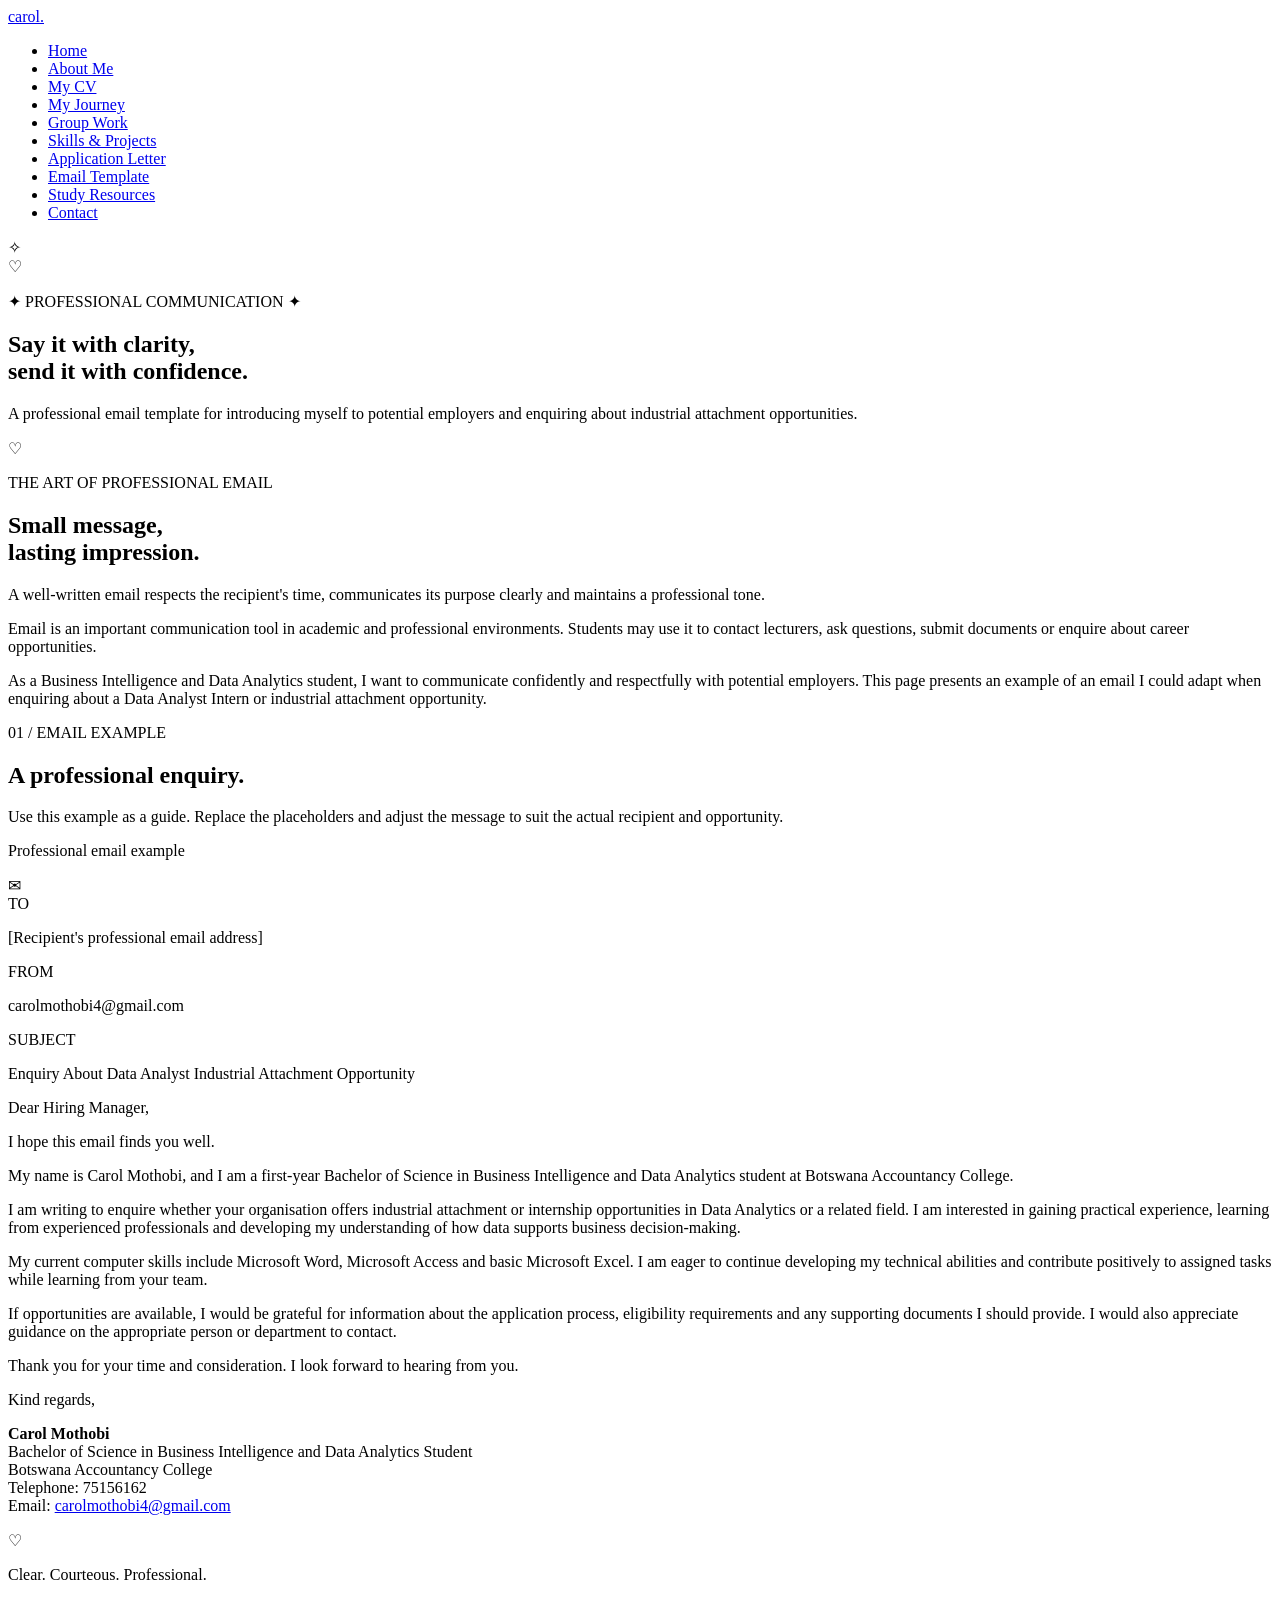
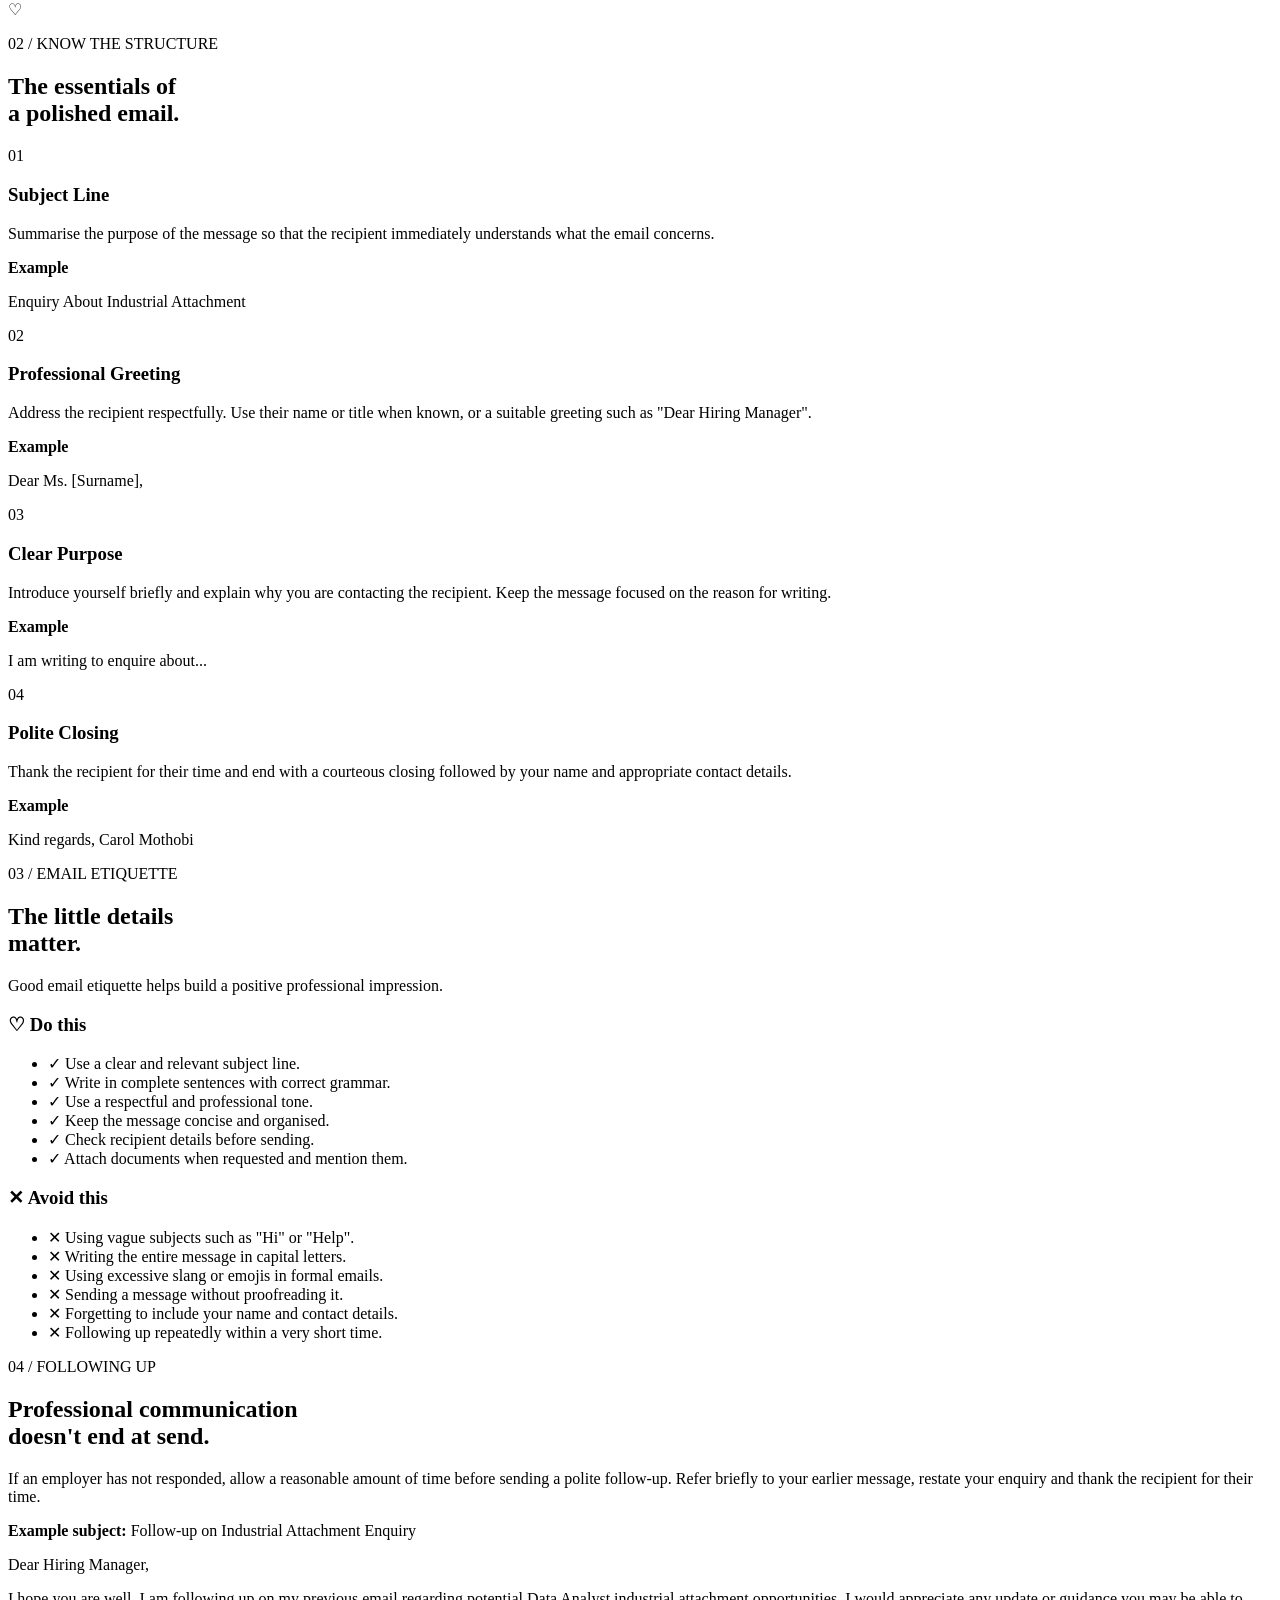
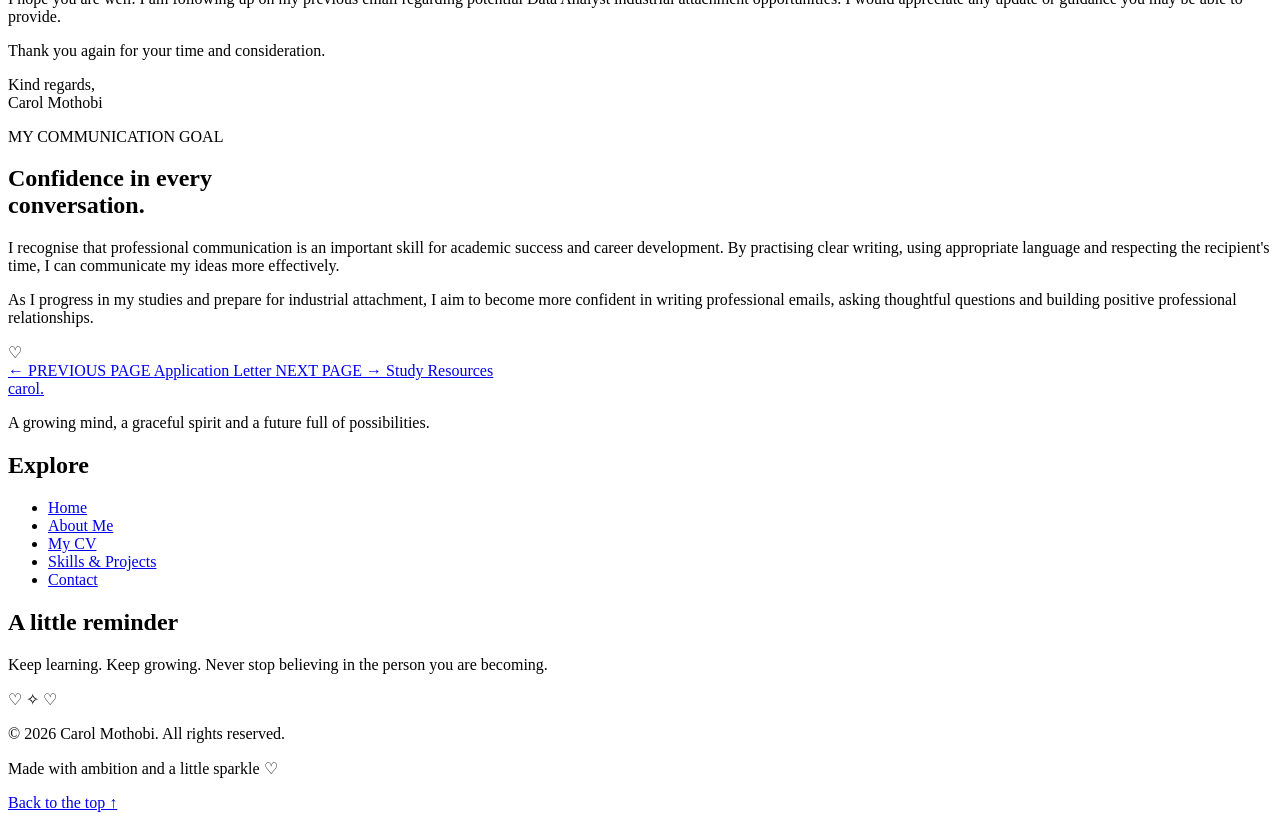
==== email-template.html @ 4d7c1f5b "Create email-template.html" ====
<!DOCTYPE html>
<html lang="en">

<head>
    <meta charset="UTF-8">
    <meta name="viewport" content="width=device-width, initial-scale=1.0">

    <meta name="description"
          content="Carol Mothobi's professional email template for contacting employers about Data Analyst Intern and industrial attachment opportunities.">

    <meta name="author" content="Carol Mothobi">
    <meta name="theme-color" content="#ed4a91">

    <title>Professional Email | Carol Mothobi</title>

    <link rel="preconnect" href="https://fonts.googleapis.com">
    <link rel="preconnect" href="https://fonts.gstatic.com" crossorigin>

    <link href="https://fonts.googleapis.com/css2?family=DM+Sans:wght@400;500;600;700&family=Playfair+Display:wght@400;500;600;700&display=swap"
          rel="stylesheet">

    <link rel="stylesheet" href="style.css">
</head>

<body id="top">

    <!-- HEADER AND NAVIGATION -->
    <header class="site-header">

        <nav class="navbar" aria-label="Main navigation">

            <a href="index.html" class="logo" aria-label="Carol Mothobi home">
                carol<span>.</span>
            </a>

            <ul class="nav-links">
                <li><a href="index.html">Home</a></li>
                <li><a href="about.html">About Me</a></li>
                <li><a href="cv.html">My CV</a></li>
                <li><a href="reflection.html">My Journey</a></li>
                <li><a href="group-reflection.html">Group Work</a></li>
                <li><a href="skills-projects.html">Skills &amp; Projects</a></li>
                <li><a href="application-letter.html">Application Letter</a></li>
                <li><a href="email-template.html" aria-current="page">Email Template</a></li>
                <li><a href="study-resources.html">Study Resources</a></li>
                <li><a href="contact.html">Contact</a></li>
            </ul>

        </nav>

    </header>


    <main>

        <!-- PAGE HERO -->
        <section class="page-hero email-hero">

            <div class="hero-decoration hero-decoration-one"
                 aria-hidden="true">✧</div>

            <div class="hero-decoration hero-decoration-two"
                 aria-hidden="true">♡</div>

            <div class="page-hero-content">

                <p class="hero-eyebrow">
                    <span aria-hidden="true">✦</span>
                    PROFESSIONAL COMMUNICATION
                    <span aria-hidden="true">✦</span>
                </p>

                <h1>
                    Say it with clarity,<br>
                    <span>send it with confidence.</span>
                </h1>

                <p>
                    A professional email template for introducing
                    myself to potential employers and enquiring
                    about industrial attachment opportunities.
                </p>

                <div class="hero-divider" aria-hidden="true">
                    <span></span> ♡ <span></span>
                </div>

            </div>

        </section>


        <!-- INTRODUCTION -->
        <section class="email-introduction section-padding">

            <div class="section-heading">

                <p class="section-eyebrow">THE ART OF PROFESSIONAL EMAIL</p>

                <h2>
                    Small message,<br>
                    <span>lasting impression.</span>
                </h2>

                <p class="section-description">
                    A well-written email respects the recipient's time,
                    communicates its purpose clearly and maintains
                    a professional tone.
                </p>

            </div>

            <div class="email-intro-text">

                <p>
                    Email is an important communication tool in
                    academic and professional environments. Students
                    may use it to contact lecturers, ask questions,
                    submit documents or enquire about career opportunities.
                </p>

                <p>
                    As a Business Intelligence and Data Analytics
                    student, I want to communicate confidently and
                    respectfully with potential employers. This page
                    presents an example of an email I could adapt
                    when enquiring about a Data Analyst Intern or
                    industrial attachment opportunity.
                </p>

            </div>

        </section>


        <!-- EMAIL TEMPLATE -->
        <section class="email-example-section section-padding">

            <div class="section-heading">

                <p class="section-eyebrow">01 / EMAIL EXAMPLE</p>

                <h2>
                    A professional <span>enquiry.</span>
                </h2>

                <p class="section-description">
                    Use this example as a guide. Replace the placeholders
                    and adjust the message to suit the actual recipient
                    and opportunity.
                </p>

            </div>


            <article class="email-document">

                <div class="email-window-header">

                    <div class="email-window-dots" aria-hidden="true">
                        <span></span>
                        <span></span>
                        <span></span>
                    </div>

                    <p>Professional email example</p>

                    <span class="email-window-icon"
                          aria-hidden="true">✉</span>

                </div>


                <div class="email-fields">

                    <div class="email-field">

                        <span class="email-field-label">TO</span>

                        <p>[Recipient's professional email address]</p>

                    </div>


                    <div class="email-field">

                        <span class="email-field-label">FROM</span>

                        <p>carolmothobi4@gmail.com</p>

                    </div>


                    <div class="email-field">

                        <span class="email-field-label">SUBJECT</span>

                        <p>
                            Enquiry About Data Analyst Industrial
                            Attachment Opportunity
                        </p>

                    </div>

                </div>


                <div class="email-message-body">

                    <p>Dear Hiring Manager,</p>

                    <p>
                        I hope this email finds you well.
                    </p>

                    <p>
                        My name is Carol Mothobi, and I am a first-year
                        Bachelor of Science in Business Intelligence
                        and Data Analytics student at Botswana
                        Accountancy College.
                    </p>

                    <p>
                        I am writing to enquire whether your organisation
                        offers industrial attachment or internship
                        opportunities in Data Analytics or a related
                        field. I am interested in gaining practical
                        experience, learning from experienced
                        professionals and developing my understanding
                        of how data supports business decision-making.
                    </p>

                    <p>
                        My current computer skills include Microsoft
                        Word, Microsoft Access and basic Microsoft
                        Excel. I am eager to continue developing
                        my technical abilities and contribute positively
                        to assigned tasks while learning from your team.
                    </p>

                    <p>
                        If opportunities are available, I would be
                        grateful for information about the application
                        process, eligibility requirements and any
                        supporting documents I should provide.
                        I would also appreciate guidance on the
                        appropriate person or department to contact.
                    </p>

                    <p>
                        Thank you for your time and consideration.
                        I look forward to hearing from you.
                    </p>

                    <p>
                        Kind regards,
                    </p>

                    <p class="email-signature">

                        <strong>Carol Mothobi</strong><br>

                        Bachelor of Science in Business Intelligence
                        and Data Analytics Student<br>

                        Botswana Accountancy College<br>

                        Telephone: 75156162<br>

                        Email:
                        <a href="mailto:carolmothobi4@gmail.com">
                            carolmothobi4@gmail.com
                        </a>

                    </p>

                </div>


                <div class="email-document-footer">

                    <span aria-hidden="true">♡</span>

                    <p>Clear. Courteous. Professional.</p>

                    <span aria-hidden="true">♡</span>

                </div>

            </article>

        </section>


        <!-- EMAIL STRUCTURE -->
        <section class="email-structure-section section-padding">

            <div class="section-heading">

                <p class="section-eyebrow">02 / KNOW THE STRUCTURE</p>

                <h2>
                    The essentials of<br>
                    <span>a polished email.</span>
                </h2>

            </div>


            <div class="email-structure-grid">

                <article class="email-structure-card">

                    <span class="email-structure-number">01</span>

                    <h3>Subject Line</h3>

                    <p>
                        Summarise the purpose of the message so that
                        the recipient immediately understands
                        what the email concerns.
                    </p>

                    <div class="email-good-example">
                        <strong>Example</strong>
                        <p>Enquiry About Industrial Attachment</p>
                    </div>

                </article>


                <article class="email-structure-card">

                    <span class="email-structure-number">02</span>

                    <h3>Professional Greeting</h3>

                    <p>
                        Address the recipient respectfully. Use
                        their name or title when known, or a suitable
                        greeting such as "Dear Hiring Manager".
                    </p>

                    <div class="email-good-example">
                        <strong>Example</strong>
                        <p>Dear Ms. [Surname],</p>
                    </div>

                </article>


                <article class="email-structure-card">

                    <span class="email-structure-number">03</span>

                    <h3>Clear Purpose</h3>

                    <p>
                        Introduce yourself briefly and explain why
                        you are contacting the recipient. Keep the
                        message focused on the reason for writing.
                    </p>

                    <div class="email-good-example">
                        <strong>Example</strong>
                        <p>I am writing to enquire about...</p>
                    </div>

                </article>


                <article class="email-structure-card">

                    <span class="email-structure-number">04</span>

                    <h3>Polite Closing</h3>

                    <p>
                        Thank the recipient for their time and end
                        with a courteous closing followed by your
                        name and appropriate contact details.
                    </p>

                    <div class="email-good-example">
                        <strong>Example</strong>
                        <p>Kind regards, Carol Mothobi</p>
                    </div>

                </article>

            </div>

        </section>


        <!-- EMAIL ETIQUETTE -->
        <section class="email-etiquette-section section-padding">

            <div class="section-heading">

                <p class="section-eyebrow">03 / EMAIL ETIQUETTE</p>

                <h2>
                    The little details<br>
                    <span>matter.</span>
                </h2>

                <p class="section-description">
                    Good email etiquette helps build a positive
                    professional impression.
                </p>

            </div>


            <div class="email-etiquette-grid">

                <div class="email-etiquette-column">

                    <h3 class="etiquette-positive-heading">
                        <span aria-hidden="true">♡</span>
                        Do this
                    </h3>

                    <ul class="etiquette-list">

                        <li>
                            <span aria-hidden="true">✓</span>
                            Use a clear and relevant subject line.
                        </li>

                        <li>
                            <span aria-hidden="true">✓</span>
                            Write in complete sentences with correct grammar.
                        </li>

                        <li>
                            <span aria-hidden="true">✓</span>
                            Use a respectful and professional tone.
                        </li>

                        <li>
                            <span aria-hidden="true">✓</span>
                            Keep the message concise and organised.
                        </li>

                        <li>
                            <span aria-hidden="true">✓</span>
                            Check recipient details before sending.
                        </li>

                        <li>
                            <span aria-hidden="true">✓</span>
                            Attach documents when requested and mention them.
                        </li>

                    </ul>

                </div>


                <div class="email-etiquette-column">

                    <h3 class="etiquette-negative-heading">
                        <span aria-hidden="true">✕</span>
                        Avoid this
                    </h3>

                    <ul class="etiquette-list">

                        <li>
                            <span aria-hidden="true">✕</span>
                            Using vague subjects such as "Hi" or "Help".
                        </li>

                        <li>
                            <span aria-hidden="true">✕</span>
                            Writing the entire message in capital letters.
                        </li>

                        <li>
                            <span aria-hidden="true">✕</span>
                            Using excessive slang or emojis in formal emails.
                        </li>

                        <li>
                            <span aria-hidden="true">✕</span>
                            Sending a message without proofreading it.
                        </li>

                        <li>
                            <span aria-hidden="true">✕</span>
                            Forgetting to include your name and contact details.
                        </li>

                        <li>
                            <span aria-hidden="true">✕</span>
                            Following up repeatedly within a very short time.
                        </li>

                    </ul>

                </div>

            </div>

        </section>


        <!-- FOLLOW-UP GUIDANCE -->
        <section class="email-followup-section section-padding">

            <div class="email-followup-card">

                <p class="section-eyebrow">04 / FOLLOWING UP</p>

                <h2>
                    Professional communication<br>
                    doesn't end at <span>send.</span>
                </h2>

                <p>
                    If an employer has not responded, allow a reasonable
                    amount of time before sending a polite follow-up.
                    Refer briefly to your earlier message, restate
                    your enquiry and thank the recipient for their time.
                </p>

                <div class="email-followup-example">

                    <p><strong>Example subject:</strong> Follow-up on Industrial Attachment Enquiry</p>

                    <p>Dear Hiring Manager,</p>

                    <p>
                        I hope you are well. I am following up on my
                        previous email regarding potential Data Analyst
                        industrial attachment opportunities. I would
                        appreciate any update or guidance you may
                        be able to provide.
                    </p>

                    <p>
                        Thank you again for your time and consideration.
                    </p>

                    <p>
                        Kind regards,<br>
                        Carol Mothobi
                    </p>

                </div>

            </div>

        </section>


        <!-- REFLECTION -->
        <section class="email-reflection-section section-padding">

            <div class="email-reflection-content">

                <p class="section-eyebrow">MY COMMUNICATION GOAL</p>

                <h2>
                    Confidence in every<br>
                    <span>conversation.</span>
                </h2>

                <p>
                    I recognise that professional communication is
                    an important skill for academic success and
                    career development. By practising clear writing,
                    using appropriate language and respecting the
                    recipient's time, I can communicate my ideas
                    more effectively.
                </p>

                <p>
                    As I progress in my studies and prepare for
                    industrial attachment, I aim to become more
                    confident in writing professional emails,
                    asking thoughtful questions and building
                    positive professional relationships.
                </p>

                <div class="hero-divider" aria-hidden="true">
                    <span></span> ♡ <span></span>
                </div>

            </div>

        </section>


        <!-- PAGE NAVIGATION -->
        <section class="page-navigation section-padding">

            <a href="application-letter.html" class="page-nav-link">

                <span class="page-nav-direction">
                    ← PREVIOUS PAGE
                </span>

                <span class="page-nav-title">
                    Application Letter
                </span>

            </a>


            <a href="study-resources.html"
               class="page-nav-link page-nav-next">

                <span class="page-nav-direction">
                    NEXT PAGE →
                </span>

                <span class="page-nav-title">
                    Study Resources
                </span>

            </a>

        </section>

    </main>


    <!-- FOOTER -->
    <footer class="site-footer">

        <div class="footer-main">

            <div class="footer-brand">

                <a href="index.html" class="footer-logo">
                    carol<span>.</span>
                </a>

                <p>
                    A growing mind, a graceful spirit and a future
                    full of possibilities.
                </p>

            </div>


            <div class="footer-navigation">

                <h2>Explore</h2>

                <ul>
                    <li><a href="index.html">Home</a></li>
                    <li><a href="about.html">About Me</a></li>
                    <li><a href="cv.html">My CV</a></li>
                    <li><a href="skills-projects.html">Skills &amp; Projects</a></li>
                    <li><a href="contact.html">Contact</a></li>
                </ul>

            </div>


            <div class="footer-message">

                <h2>A little reminder</h2>

                <p>
                    Keep learning. Keep growing. Never stop believing
                    in the person you are becoming.
                </p>

                <span aria-hidden="true">♡ ✧ ♡</span>

            </div>

        </div>


        <div class="footer-bottom">

            <p>
                &copy; 2026 Carol Mothobi. All rights reserved.
            </p>

            <p>
                Made with ambition and a little sparkle
                <span aria-hidden="true">♡</span>
            </p>

            <a href="#top">Back to the top ↑</a>

        </div>

    </footer>

</body>
</html>
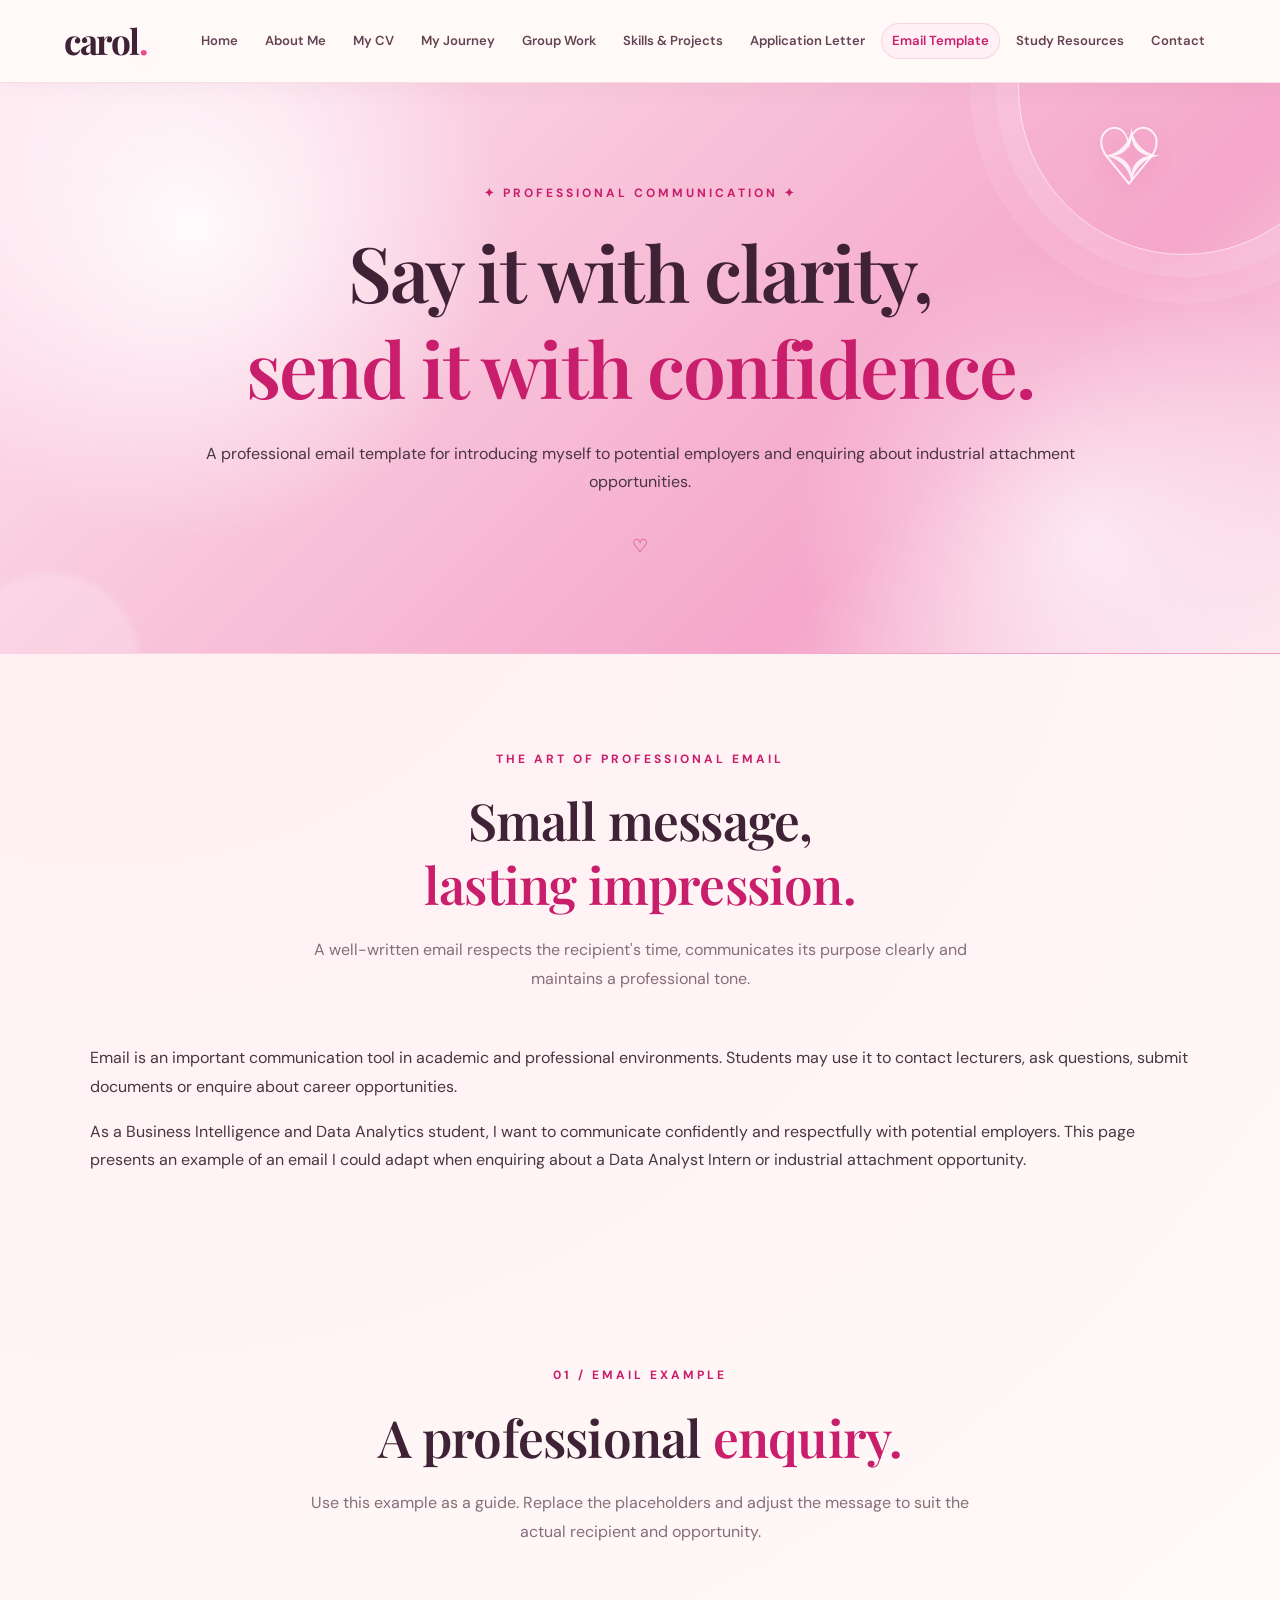
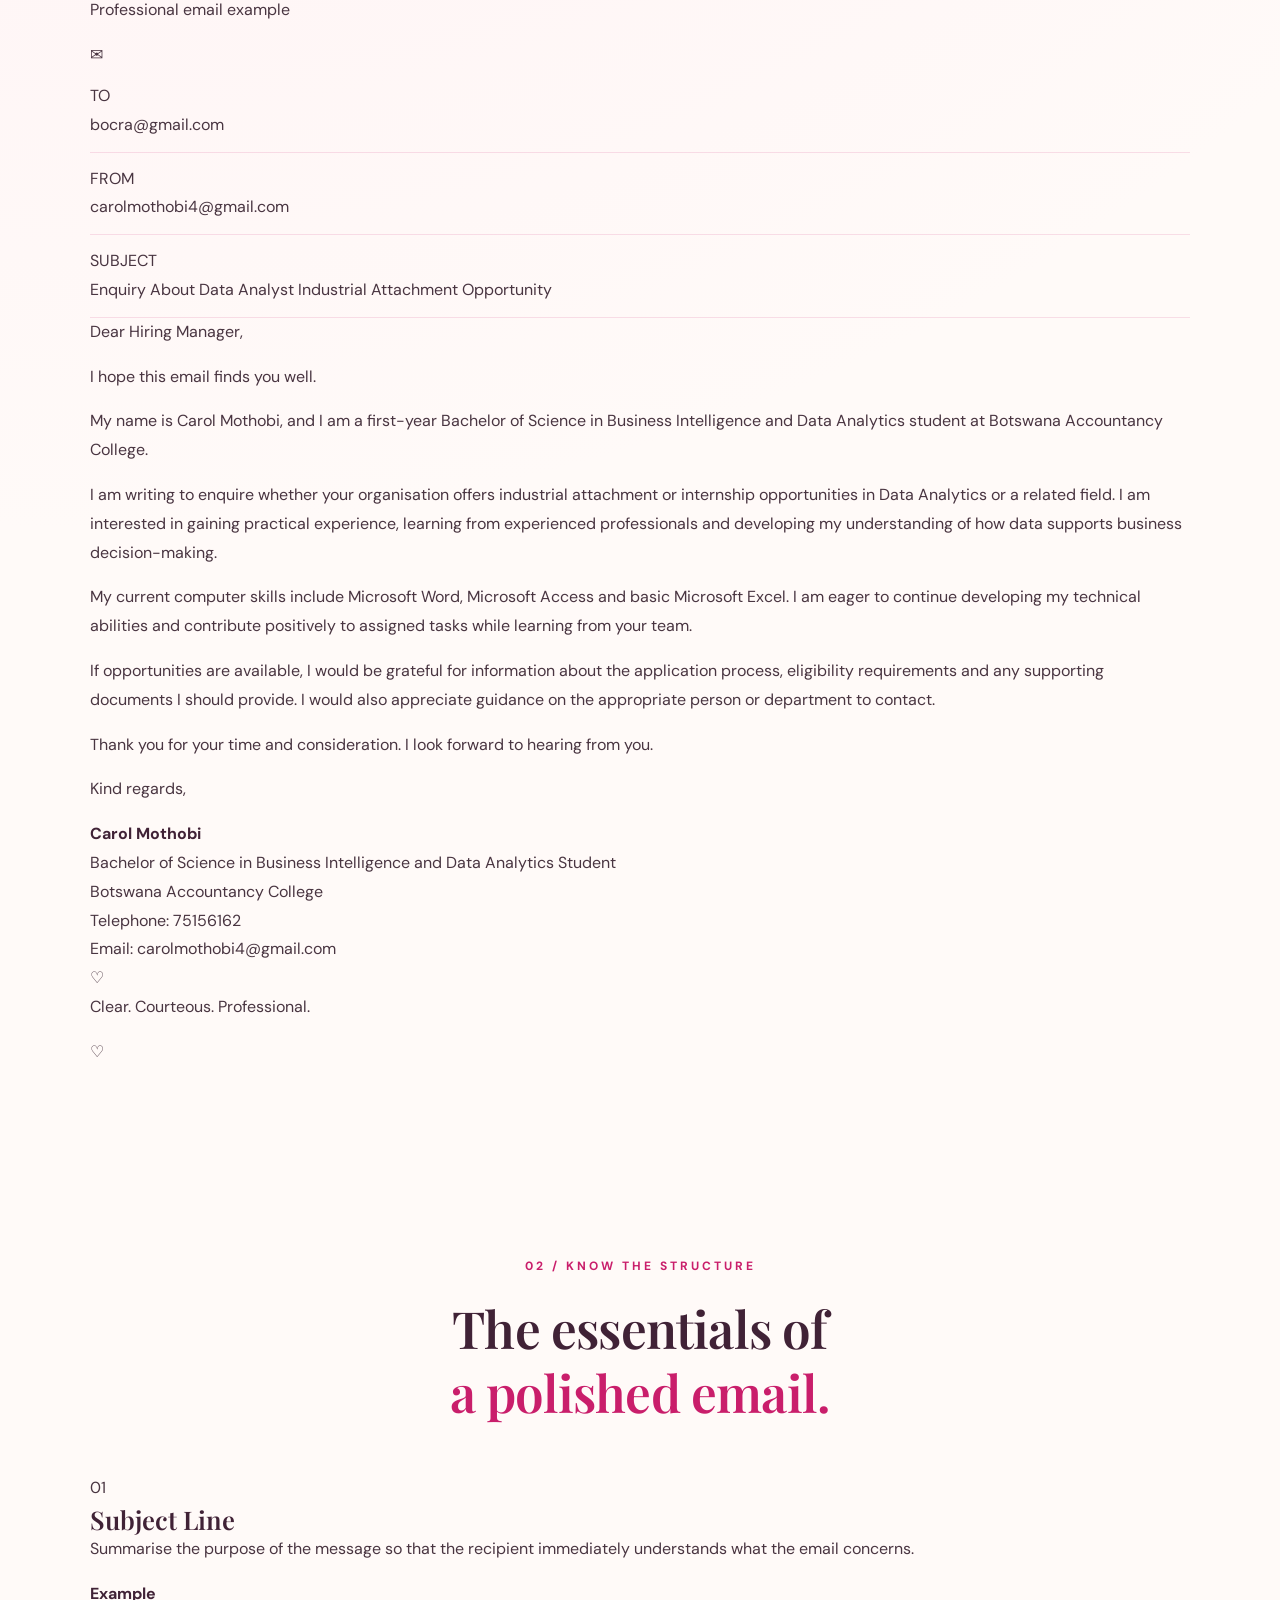
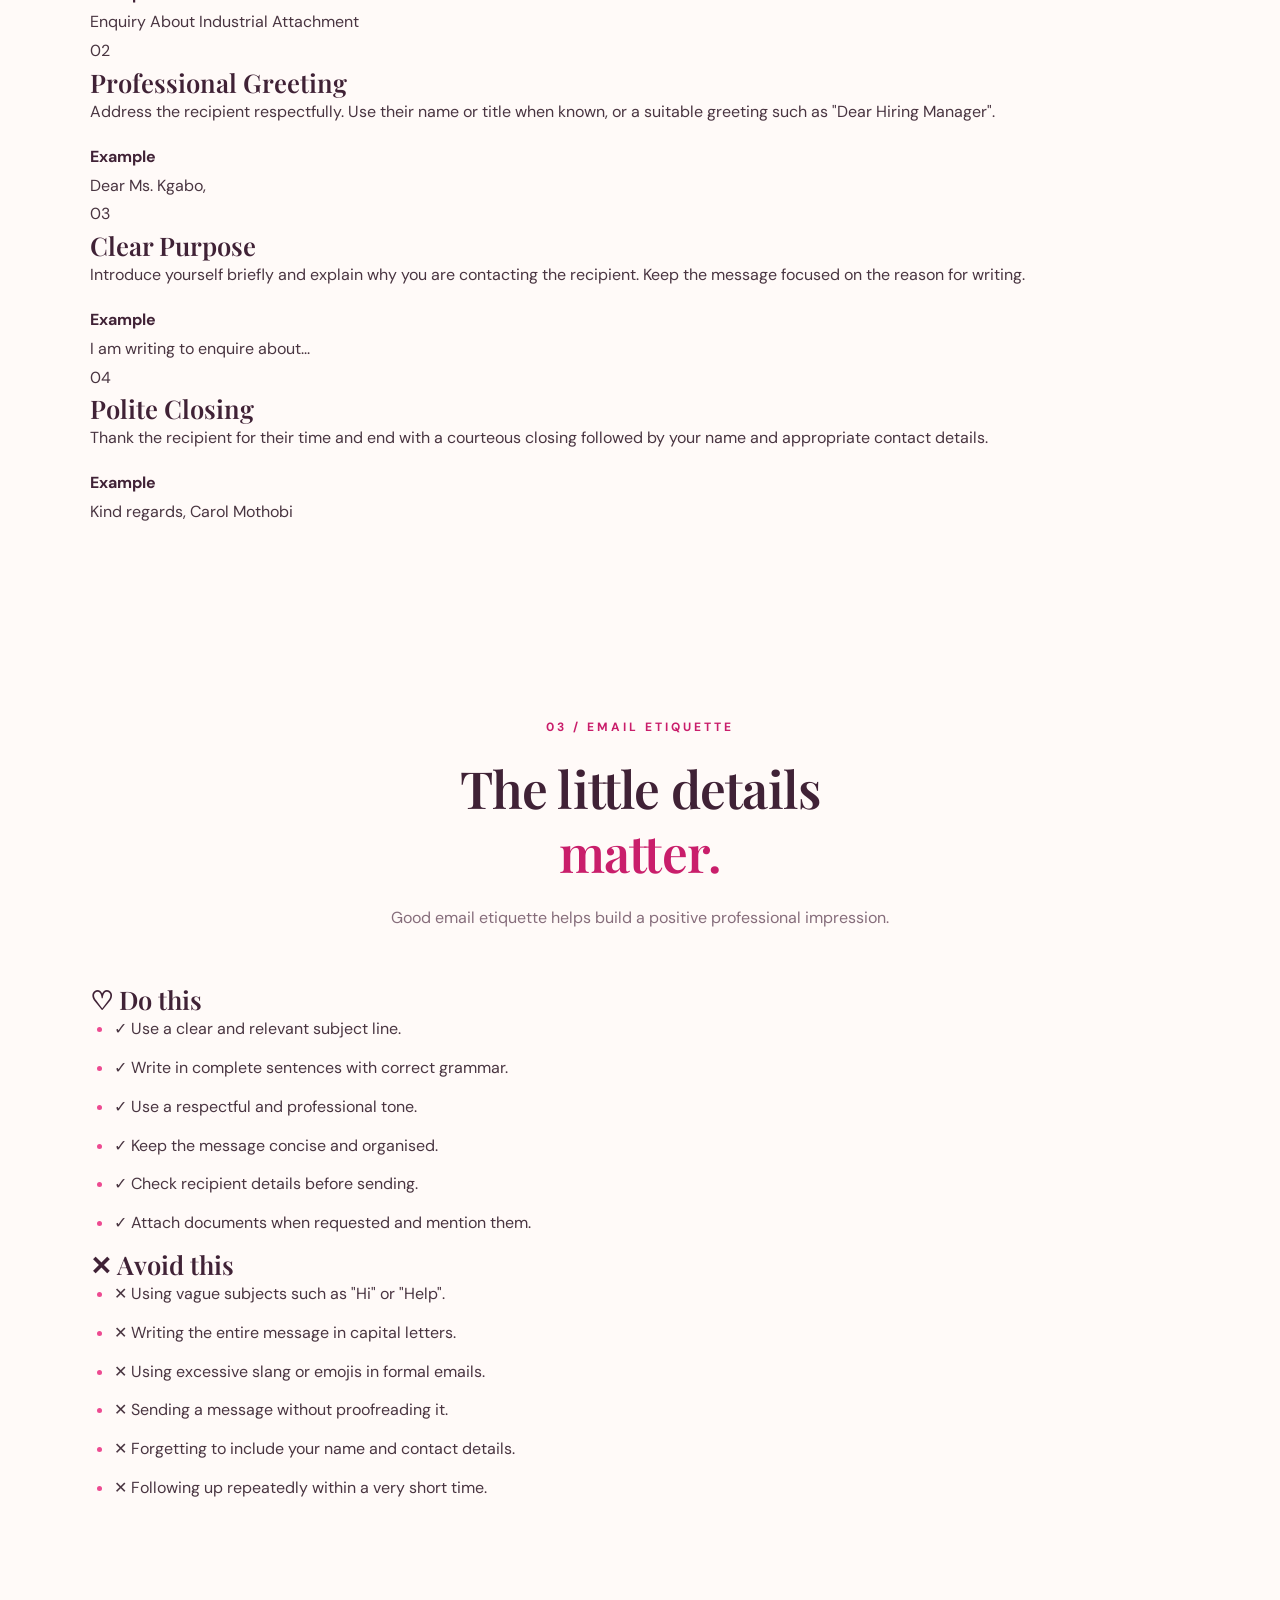
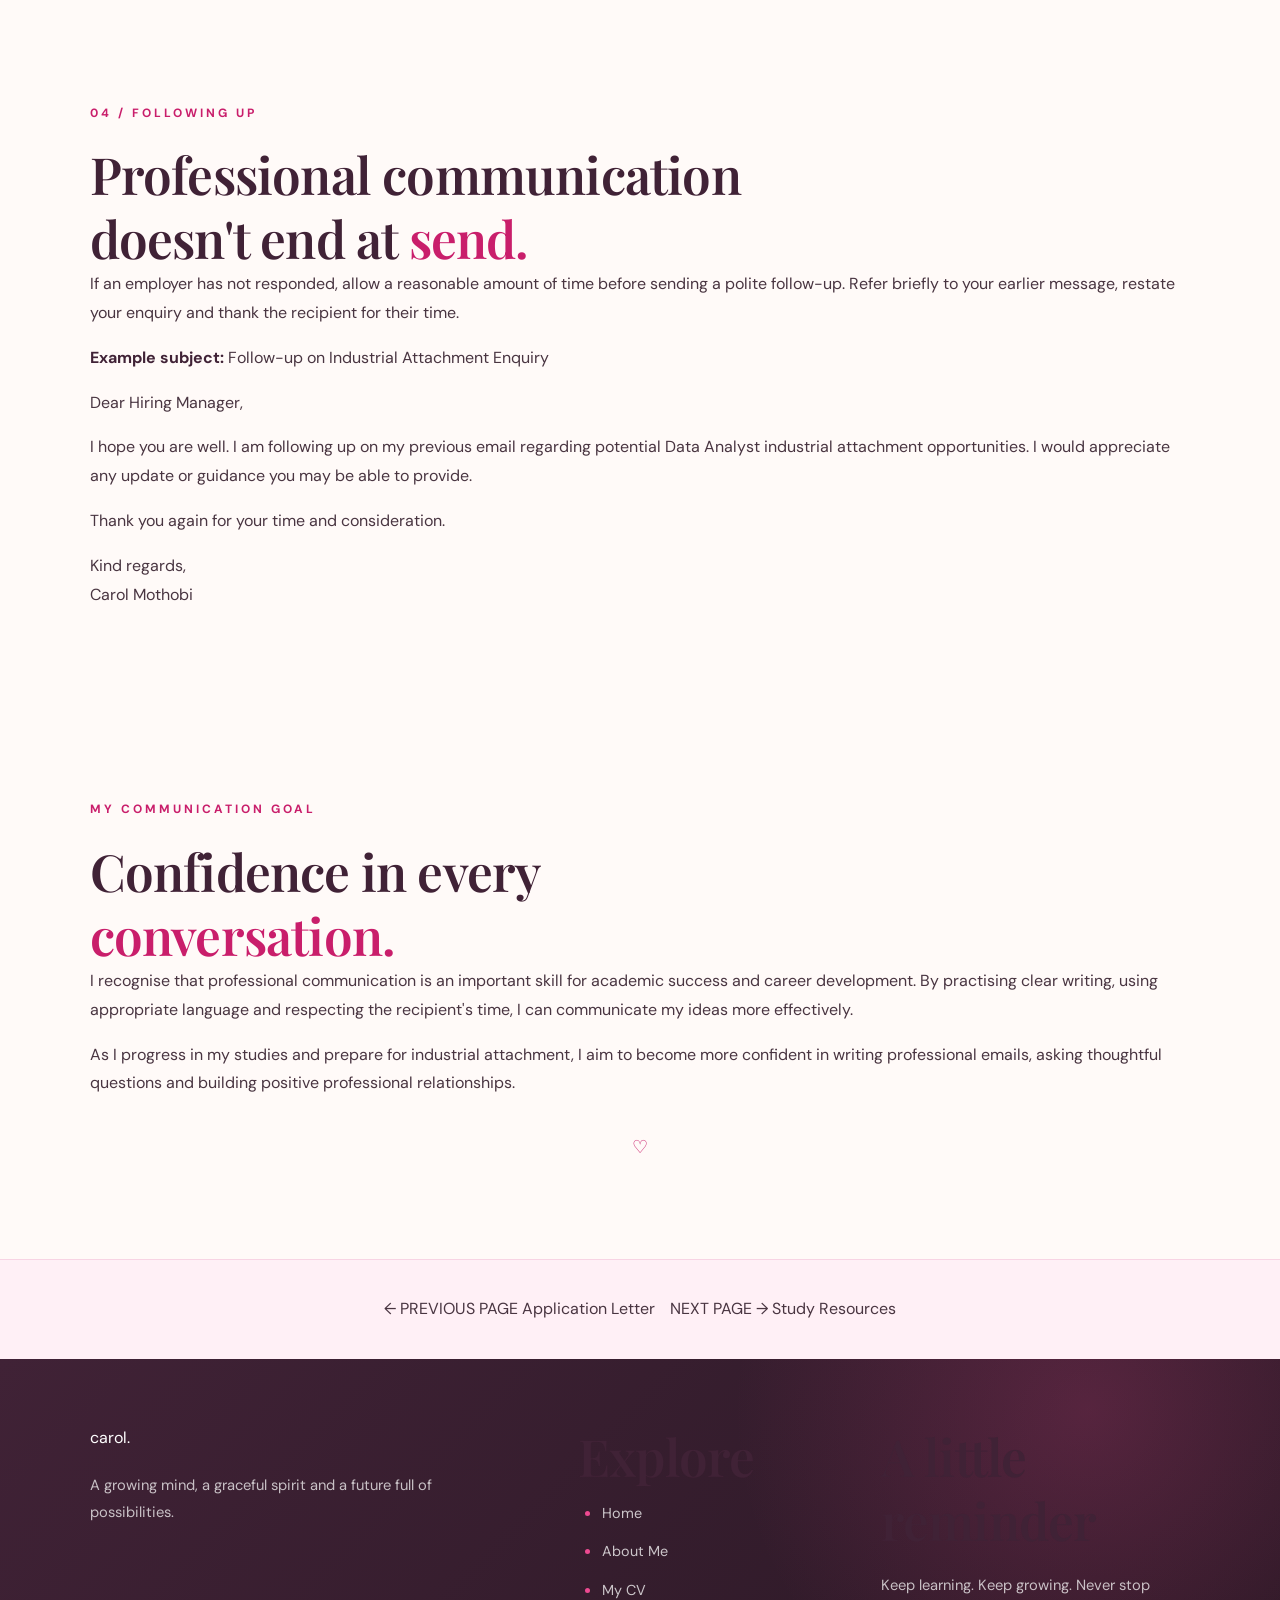
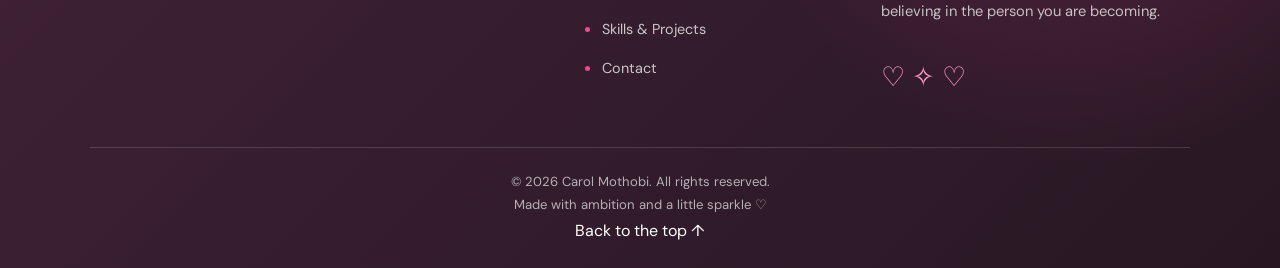
==== commit dbd365bf: "Update email-template.html" ====
--- a/email-template.html
+++ b/email-template.html
@@ -178,7 +178,7 @@
 
                         <span class="email-field-label">TO</span>
 
-                        <p>[Recipient's professional email address]</p>
+                        <p>bocra@gmail.com</p>
 
                     </div>
 
@@ -344,7 +344,7 @@
 
                     <div class="email-good-example">
                         <strong>Example</strong>
-                        <p>Dear Ms. [Surname],</p>
+                        <p>Dear Ms. Kgabo,</p>
                     </div>
 
                 </article>
--- a/style.css
+++ b/style.css
@@ -0,0 +1,1562 @@
+
+/* =========================================================
+   CAROL MOTHOBI
+   GLAM PRINCESS PORTFOLIO
+   Bold Pink • Glossy Glamour • Rose Gold • Feminine Luxury
+
+   One shared stylesheet for all ten HTML pages.
+========================================================= */
+
+
+/* =========================================================
+   01. DESIGN SYSTEM
+========================================================= */
+
+:root {
+    --pink: #ed4a91;
+    --pink-deep: #c91e6b;
+    --pink-dark: #9f174f;
+    --pink-light: #ffd5e7;
+    --pink-pale: #fff0f6;
+    --pink-soft: #fce1ec;
+
+    --rose-gold: #bd7c91;
+    --champagne: #e9c9a5;
+    --gold-light: #f8e7ce;
+
+    --ivory: #fffaf8;
+    --white: #ffffff;
+
+    --plum: #402236;
+    --plum-soft: #654354;
+    --text: #493541;
+    --muted: #866d7b;
+
+    --border: rgba(201, 30, 107, 0.13);
+    --border-strong: rgba(201, 30, 107, 0.25);
+
+    --shadow-soft:
+        0 12px 35px rgba(159, 23, 79, 0.08);
+
+    --shadow-card:
+        0 18px 45px rgba(159, 23, 79, 0.11);
+
+    --shadow-pink:
+        0 12px 30px rgba(237, 74, 145, 0.25);
+
+    --radius-small: 12px;
+    --radius-medium: 20px;
+    --radius-large: 30px;
+    --radius-pill: 999px;
+
+    --font-body: "DM Sans", sans-serif;
+    --font-heading: "Playfair Display", Georgia, serif;
+
+    --transition: 0.3s ease;
+}
+
+
+/* =========================================================
+   02. RESET AND GLOBAL STYLES
+========================================================= */
+
+* {
+    box-sizing: border-box;
+    margin: 0;
+    padding: 0;
+}
+
+html {
+    scroll-behavior: smooth;
+    scroll-padding-top: 110px;
+}
+
+body {
+    font-family: var(--font-body);
+    color: var(--text);
+    background:
+        radial-gradient(
+            circle at 8% 5%,
+            rgba(255, 213, 231, 0.35),
+            transparent 28%
+        ),
+        var(--ivory);
+    line-height: 1.8;
+    font-size: 16px;
+    overflow-x: hidden;
+}
+
+body::selection {
+    color: var(--white);
+    background: var(--pink-deep);
+}
+
+::selection {
+    color: var(--white);
+    background: var(--pink);
+}
+
+img {
+    display: block;
+    max-width: 100%;
+    height: auto;
+}
+
+a {
+    color: inherit;
+    text-decoration: none;
+    transition:
+        color var(--transition),
+        background var(--transition),
+        border-color var(--transition),
+        transform var(--transition),
+        box-shadow var(--transition);
+}
+
+button,
+input,
+textarea,
+select {
+    font: inherit;
+}
+
+button,
+a {
+    -webkit-tap-highlight-color: transparent;
+}
+
+button:focus-visible,
+a:focus-visible,
+input:focus-visible,
+textarea:focus-visible,
+select:focus-visible {
+    outline: 3px solid var(--pink);
+    outline-offset: 4px;
+}
+
+p {
+    margin-bottom: 16px;
+}
+
+p:last-child {
+    margin-bottom: 0;
+}
+
+ul,
+ol {
+    padding-left: 24px;
+}
+
+li {
+    margin-bottom: 10px;
+}
+
+strong {
+    color: var(--plum);
+    font-weight: 700;
+}
+
+main {
+    min-height: 60vh;
+}
+
+section {
+    position: relative;
+}
+
+
+/* =========================================================
+   03. TYPOGRAPHY
+========================================================= */
+
+h1,
+h2,
+h3,
+h4 {
+    font-family: var(--font-heading);
+    color: var(--plum);
+    font-weight: 600;
+    line-height: 1.25;
+    text-wrap: balance;
+}
+
+h1 {
+    font-size: clamp(2.5rem, 6vw, 5.2rem);
+    letter-spacing: -1.8px;
+}
+
+h2 {
+    font-size: clamp(2rem, 4vw, 3.2rem);
+    letter-spacing: -0.8px;
+}
+
+h3 {
+    font-size: clamp(1.25rem, 2vw, 1.65rem);
+}
+
+h4 {
+    font-size: 1.15rem;
+}
+
+h1 span,
+h2 span {
+    color: var(--pink-deep);
+}
+
+::marker {
+    color: var(--pink);
+}
+
+
+/* =========================================================
+   04. SHARED HEADER AND NAVIGATION
+========================================================= */
+
+.site-header {
+    position: sticky;
+    top: 0;
+    z-index: 1000;
+    width: 100%;
+    background: rgba(255, 250, 248, 0.94);
+    border-bottom: 1px solid var(--border);
+    box-shadow: 0 5px 24px rgba(64, 34, 54, 0.04);
+    backdrop-filter: blur(18px);
+    -webkit-backdrop-filter: blur(18px);
+}
+
+.navbar {
+    width: min(1400px, 100%);
+    min-height: 82px;
+    margin: 0 auto;
+    padding: 18px 5%;
+    display: flex;
+    align-items: center;
+    justify-content: space-between;
+    gap: 28px;
+}
+
+.logo {
+    display: inline-flex;
+    align-items: center;
+    flex-shrink: 0;
+    font-family: var(--font-heading);
+    font-size: 2.2rem;
+    line-height: 1;
+    font-weight: 700;
+    letter-spacing: -1.5px;
+    color: var(--plum);
+}
+
+.logo span {
+    color: var(--pink);
+    text-shadow: 0 0 20px rgba(237, 74, 145, 0.3);
+}
+
+.nav-links {
+    display: flex;
+    align-items: center;
+    justify-content: flex-end;
+    flex-wrap: wrap;
+    gap: 5px;
+    list-style: none;
+    padding: 0;
+    margin: 0;
+}
+
+.nav-links li {
+    margin: 0;
+}
+
+.nav-links a {
+    display: inline-flex;
+    align-items: center;
+    justify-content: center;
+    padding: 8px 11px;
+    border-radius: var(--radius-pill);
+    color: var(--plum-soft);
+    font-size: 0.82rem;
+    font-weight: 600;
+    line-height: 1.5;
+}
+
+.nav-links a:hover,
+.nav-links a[aria-current="page"] {
+    color: var(--pink-deep);
+    background: var(--pink-pale);
+}
+
+.nav-links a[aria-current="page"] {
+    box-shadow: inset 0 0 0 1px var(--border);
+}
+
+
+/* =========================================================
+   05. HERO SECTIONS
+========================================================= */
+
+.page-hero {
+    position: relative;
+    isolation: isolate;
+    min-height: 410px;
+    padding: 100px 7% 90px;
+    display: flex;
+    align-items: center;
+    justify-content: center;
+    overflow: hidden;
+    background:
+        radial-gradient(
+            circle at 15% 25%,
+            rgba(255, 255, 255, 0.9),
+            transparent 27%
+        ),
+        radial-gradient(
+            circle at 85% 80%,
+            rgba(255, 255, 255, 0.65),
+            transparent 25%
+        ),
+        linear-gradient(
+            135deg,
+            #ffe6f0 0%,
+            #f8c2d9 40%,
+            #f5a6ca 72%,
+            #fce4ed 100%
+        );
+    border-bottom: 1px solid rgba(201, 30, 107, 0.12);
+}
+
+.page-hero::before,
+.page-hero::after {
+    content: "";
+    position: absolute;
+    z-index: -1;
+    pointer-events: none;
+    border-radius: 50%;
+}
+
+.page-hero::before {
+    width: 330px;
+    height: 330px;
+    top: -160px;
+    right: -70px;
+    border: 1px solid rgba(255, 255, 255, 0.65);
+    box-shadow:
+        0 0 0 22px rgba(255, 255, 255, 0.1),
+        0 0 0 48px rgba(255, 255, 255, 0.08);
+}
+
+.page-hero::after {
+    width: 180px;
+    height: 180px;
+    bottom: -100px;
+    left: -40px;
+    background: rgba(255, 255, 255, 0.2);
+    filter: blur(3px);
+}
+
+.page-hero-content {
+    position: relative;
+    z-index: 2;
+    width: min(900px, 100%);
+    text-align: center;
+}
+
+.hero-eyebrow,
+.section-eyebrow {
+    color: var(--pink-deep);
+    font-size: 0.75rem;
+    font-weight: 700;
+    letter-spacing: 3px;
+    text-transform: uppercase;
+    margin-bottom: 18px;
+}
+
+.page-hero h1 {
+    margin-bottom: 25px;
+}
+
+.hero-description {
+    max-width: 720px;
+    margin: 0 auto;
+    color: var(--plum-soft);
+    font-size: clamp(1rem, 2vw, 1.15rem);
+    line-height: 1.9;
+}
+
+.hero-divider {
+    display: flex;
+    justify-content: center;
+    align-items: center;
+    gap: 18px;
+    margin-top: 34px;
+    color: var(--pink-deep);
+    font-size: 1.1rem;
+}
+
+.hero-divider span:nth-child(2) {
+    font-size: 1.6rem;
+}
+
+.hero-decoration {
+    position: absolute;
+    top: 35px;
+    right: 9%;
+    color: rgba(255, 255, 255, 0.85);
+    font-size: 5rem;
+    line-height: 1;
+    text-shadow: 0 5px 30px rgba(201, 30, 107, 0.15);
+    pointer-events: none;
+}
+
+
+/* =========================================================
+   06. SECTION SPACING AND HEADINGS
+========================================================= */
+
+.section-padding {
+    padding: 95px 7%;
+}
+
+.alternate-section {
+    background:
+        linear-gradient(
+            180deg,
+            rgba(255, 232, 241, 0.75),
+            rgba(255, 245, 249, 0.85)
+        );
+    border-top: 1px solid rgba(201, 30, 107, 0.07);
+    border-bottom: 1px solid rgba(201, 30, 107, 0.07);
+}
+
+.section-heading {
+    width: min(850px, 100%);
+    margin: 0 auto 50px;
+    text-align: center;
+}
+
+.section-heading h2 {
+    margin-bottom: 20px;
+}
+
+.section-heading > p:not(.section-eyebrow) {
+    max-width: 680px;
+    margin-left: auto;
+    margin-right: auto;
+    color: var(--muted);
+}
+
+
+/* =========================================================
+   07. CONTENT CARDS
+========================================================= */
+
+.content-card {
+    position: relative;
+    min-width: 0;
+    padding: 32px;
+    background: rgba(255, 255, 255, 0.88);
+    border: 1px solid var(--border);
+    border-radius: var(--radius-medium);
+    box-shadow: var(--shadow-soft);
+    transition:
+        transform var(--transition),
+        box-shadow var(--transition),
+        border-color var(--transition);
+}
+
+.content-card:hover {
+    transform: translateY(-5px);
+    border-color: var(--border-strong);
+    box-shadow: var(--shadow-card);
+}
+
+.content-card h3 {
+    margin-bottom: 15px;
+}
+
+.content-card p {
+    color: var(--muted);
+}
+
+.card-grid {
+    width: min(1200px, 100%);
+    margin: 0 auto;
+    display: grid;
+    grid-template-columns: repeat(3, minmax(0, 1fr));
+    gap: 25px;
+    align-items: stretch;
+}
+
+.card-grid > * {
+    min-width: 0;
+}
+
+.card-icon {
+    width: 52px;
+    height: 52px;
+    margin-bottom: 23px;
+    display: inline-flex;
+    align-items: center;
+    justify-content: center;
+    border-radius: 17px;
+    color: var(--pink-deep);
+    background:
+        linear-gradient(
+            135deg,
+            #fff3f8,
+            #ffd5e7
+        );
+    border: 1px solid rgba(237, 74, 145, 0.14);
+    box-shadow: 0 7px 18px rgba(237, 74, 145, 0.1);
+    font-size: 1.5rem;
+}
+
+
+/* =========================================================
+   08. BUTTONS AND LINKS
+========================================================= */
+
+.button-group {
+    display: flex;
+    justify-content: center;
+    align-items: center;
+    flex-wrap: wrap;
+    gap: 15px;
+    margin-top: 30px;
+}
+
+.button {
+    min-height: 50px;
+    padding: 13px 25px;
+    display: inline-flex;
+    align-items: center;
+    justify-content: center;
+    gap: 8px;
+    border: 1px solid transparent;
+    border-radius: var(--radius-pill);
+    font-size: 0.9rem;
+    font-weight: 700;
+    text-align: center;
+    line-height: 1.5;
+    cursor: pointer;
+}
+
+.button-primary {
+    color: var(--white);
+    background:
+        linear-gradient(
+            135deg,
+            #f56aa6,
+            #d82c7d 55%,
+            #b71c61
+        );
+    border-color: rgba(255, 255, 255, 0.4);
+    box-shadow:
+        0 8px 20px rgba(201, 30, 107, 0.23),
+        inset 0 1px 0 rgba(255, 255, 255, 0.35);
+}
+
+.button-primary:hover {
+    color: var(--white);
+    transform: translateY(-3px);
+    box-shadow: var(--shadow-pink);
+}
+
+.button-outline {
+    color: var(--pink-deep);
+    background: rgba(255, 255, 255, 0.7);
+    border-color: var(--border-strong);
+}
+
+.button-outline:hover {
+    color: var(--white);
+    background: var(--pink-deep);
+    border-color: var(--pink-deep);
+    transform: translateY(-3px);
+}
+
+.text-link {
+    display: inline-flex;
+    align-items: center;
+    gap: 5px;
+    margin-top: 8px;
+    color: var(--pink-deep);
+    font-size: 0.9rem;
+    font-weight: 700;
+    overflow-wrap: anywhere;
+}
+
+.text-link:hover {
+    color: var(--pink-dark);
+    text-decoration: underline;
+    text-underline-offset: 5px;
+}
+
+
+/* =========================================================
+   09. PAGE NAVIGATION
+========================================================= */
+
+.page-navigation {
+    padding: 35px 7%;
+    display: flex;
+    align-items: center;
+    justify-content: center;
+    flex-wrap: wrap;
+    gap: 15px;
+    background: var(--pink-pale);
+    border-top: 1px solid var(--border);
+}
+
+
+/* =========================================================
+   10. RESOURCE LISTS
+========================================================= */
+
+.resource-list {
+    width: min(1000px, 100%);
+    margin: 0 auto;
+    display: grid;
+    gap: 20px;
+}
+
+.resource-card {
+    display: grid;
+    grid-template-columns: 75px minmax(0, 1fr);
+    gap: 25px;
+    align-items: start;
+    padding: 30px;
+    background: rgba(255, 255, 255, 0.9);
+    border: 1px solid var(--border);
+    border-radius: var(--radius-medium);
+    box-shadow: var(--shadow-soft);
+    transition:
+        transform var(--transition),
+        box-shadow var(--transition);
+}
+
+.resource-card:hover {
+    transform: translateX(4px);
+    box-shadow: var(--shadow-card);
+}
+
+.resource-number {
+    width: 65px;
+    height: 65px;
+    display: flex;
+    align-items: center;
+    justify-content: center;
+    border-radius: 20px;
+    background: linear-gradient(135deg, #ffd5e7, #fff0f6);
+    color: var(--pink-deep);
+    font-family: var(--font-heading);
+    font-size: 1.5rem;
+    font-weight: 700;
+}
+
+.resource-content {
+    min-width: 0;
+}
+
+.resource-content h3 {
+    margin-bottom: 12px;
+}
+
+.resource-content p {
+    color: var(--muted);
+}
+
+.resource-note {
+    padding: 13px 16px;
+    background: var(--pink-pale);
+    border-left: 3px solid var(--pink);
+    border-radius: 0 var(--radius-small) var(--radius-small) 0;
+    font-size: 0.9rem;
+}
+
+
+/* =========================================================
+   11. NOTICE AND CLOSING CARDS
+========================================================= */
+
+.notice-card {
+    width: min(1000px, 100%);
+    margin: 35px auto 0;
+    padding: 30px;
+    border: 1px solid rgba(189, 124, 145, 0.3);
+    border-radius: var(--radius-medium);
+    background:
+        linear-gradient(
+            135deg,
+            rgba(255, 255, 255, 0.95),
+            rgba(255, 233, 241, 0.95)
+        );
+    box-shadow: var(--shadow-soft);
+}
+
+.notice-card h3 {
+    margin-bottom: 12px;
+}
+
+.notice-card p {
+    color: var(--muted);
+}
+
+.closing-card {
+    position: relative;
+    isolation: isolate;
+    width: min(1000px, 100%);
+    margin: 0 auto;
+    padding: clamp(35px, 6vw, 75px);
+    overflow: hidden;
+    text-align: center;
+    border: 1px solid rgba(255, 255, 255, 0.6);
+    border-radius: var(--radius-large);
+    background:
+        radial-gradient(
+            circle at 90% 5%,
+            rgba(255, 255, 255, 0.6),
+            transparent 30%
+        ),
+        linear-gradient(
+            135deg,
+            #ffe4ef,
+            #f8c1d8 55%,
+            #fceaf1
+        );
+    box-shadow: var(--shadow-card);
+}
+
+.closing-card::before {
+    content: "✧";
+    position: absolute;
+    z-index: -1;
+    top: 10px;
+    right: 25px;
+    color: rgba(255, 255, 255, 0.8);
+    font-size: 5rem;
+    pointer-events: none;
+}
+
+.closing-card h2 {
+    max-width: 760px;
+    margin: 0 auto 24px;
+}
+
+.closing-card > p:not(.section-eyebrow) {
+    max-width: 720px;
+    margin: 0 auto 18px;
+    color: var(--plum-soft);
+}
+
+.closing-card .button-group {
+    margin-top: 32px;
+}
+
+
+/* =========================================================
+   12. LIST STYLING
+========================================================= */
+
+.styled-list {
+    list-style: none;
+    padding: 0;
+    margin-top: 20px;
+}
+
+.styled-list li {
+    position: relative;
+    padding-left: 30px;
+    margin-bottom: 18px;
+    color: var(--muted);
+}
+
+.styled-list li::before {
+    content: "✦";
+    position: absolute;
+    left: 0;
+    top: 1px;
+    color: var(--pink);
+    font-size: 1rem;
+}
+
+
+/* =========================================================
+   13. STUDY ROUTINE
+========================================================= */
+
+.routine-list {
+    width: min(900px, 100%);
+    margin: 0 auto;
+    display: grid;
+    gap: 17px;
+}
+
+.routine-item {
+    display: grid;
+    grid-template-columns: 150px minmax(0, 1fr);
+    gap: 25px;
+    align-items: start;
+    padding: 25px;
+    background: rgba(255, 255, 255, 0.9);
+    border: 1px solid var(--border);
+    border-radius: var(--radius-medium);
+    box-shadow: var(--shadow-soft);
+}
+
+.routine-time {
+    padding: 10px 12px;
+    color: var(--pink-deep);
+    background: var(--pink-pale);
+    border: 1px solid var(--border);
+    border-radius: var(--radius-pill);
+    font-size: 0.85rem;
+    font-weight: 700;
+    text-align: center;
+}
+
+.routine-details h3 {
+    margin-bottom: 8px;
+}
+
+.routine-details p {
+    color: var(--muted);
+}
+
+
+/* =========================================================
+   14. CONTACT PAGE
+========================================================= */
+
+.contact-card {
+    display: flex;
+    flex-direction: column;
+    align-items: flex-start;
+}
+
+.contact-card .text-link {
+    max-width: 100%;
+}
+
+.contact-detail {
+    color: var(--plum-soft);
+    font-weight: 600;
+    overflow-wrap: anywhere;
+}
+
+.contact-note {
+    margin-top: 24px;
+    font-size: 0.9rem;
+    color: var(--plum-soft);
+}
+
+.opportunity-grid {
+    width: min(1200px, 100%);
+    margin: 0 auto;
+    display: grid;
+    grid-template-columns: repeat(3, minmax(0, 1fr));
+    gap: 25px;
+}
+
+
+/* =========================================================
+   15. SHARED FOOTER
+========================================================= */
+
+.site-footer {
+    padding: 65px 7% 0;
+    color: var(--white);
+    background:
+        radial-gradient(
+            circle at 85% 10%,
+            rgba(237, 74, 145, 0.2),
+            transparent 30%
+        ),
+        linear-gradient(
+            135deg,
+            #402236,
+            #281723
+        );
+}
+
+.site-footer .logo {
+    color: var(--white);
+}
+
+.site-footer .logo span {
+    color: #ff8fbd;
+}
+
+.footer-main {
+    width: min(1200px, 100%);
+    margin: 0 auto;
+    padding-bottom: 45px;
+    display: grid;
+    grid-template-columns: 1.4fr 0.8fr 1fr;
+    gap: 55px;
+}
+
+.footer-brand p,
+.footer-message p {
+    max-width: 360px;
+    margin-top: 20px;
+    color: rgba(255, 255, 255, 0.72);
+    font-size: 0.92rem;
+}
+
+.footer-navigation {
+    display: flex;
+    flex-direction: column;
+    align-items: flex-start;
+    gap: 11px;
+}
+
+.footer-navigation h3,
+.footer-message h3 {
+    margin-bottom: 12px;
+    color: #ffd5e7;
+    font-size: 1.25rem;
+}
+
+.footer-navigation a {
+    color: rgba(255, 255, 255, 0.75);
+    font-size: 0.9rem;
+}
+
+.footer-navigation a:hover {
+    color: #ff9ec7;
+    transform: translateX(3px);
+}
+
+.footer-message > span {
+    display: inline-block;
+    margin-top: 12px;
+    color: #ff9ec7;
+    font-size: 1.7rem;
+}
+
+.footer-bottom {
+    width: min(1200px, 100%);
+    margin: 0 auto;
+    padding: 22px 0;
+    border-top: 1px solid rgba(255, 255, 255, 0.15);
+    text-align: center;
+}
+
+.footer-bottom p {
+    margin: 0;
+    color: rgba(255, 255, 255, 0.65);
+    font-size: 0.82rem;
+}
+
+
+/* =========================================================
+   16. REFLECTION AND BLOG CONTENT
+========================================================= */
+
+.blog-layout {
+    width: min(1200px, 100%);
+    margin: 0 auto;
+    display: grid;
+    grid-template-columns: minmax(0, 1fr) 300px;
+    gap: 35px;
+    align-items: start;
+}
+
+.blog-content,
+.blog-sidebar,
+.blog-post,
+.blog-article,
+.reflection-content,
+.reflection-sidebar {
+    min-width: 0;
+}
+
+.blog-content,
+.blog-post,
+.blog-article,
+.reflection-content {
+    padding: clamp(25px, 4vw, 45px);
+    background: var(--white);
+    border: 1px solid var(--border);
+    border-radius: var(--radius-medium);
+    box-shadow: var(--shadow-soft);
+}
+
+.blog-sidebar,
+.reflection-sidebar {
+    display: grid;
+    gap: 20px;
+}
+
+.blog-content h2,
+.blog-post h2,
+.blog-article h2,
+.reflection-content h2 {
+    margin: 30px 0 15px;
+    font-size: clamp(1.6rem, 3vw, 2.2rem);
+}
+
+.blog-content h2:first-child,
+.blog-post h2:first-child,
+.blog-article h2:first-child,
+.reflection-content h2:first-child {
+    margin-top: 0;
+}
+
+.blog-content p,
+.blog-post p,
+.blog-article p,
+.reflection-content p {
+    color: var(--muted);
+}
+
+.blog-content blockquote,
+.blog-post blockquote,
+.blog-article blockquote,
+.reflection-content blockquote {
+    margin: 25px 0;
+    padding: 22px 25px;
+    border-left: 4px solid var(--pink);
+    border-radius: 0 var(--radius-small) var(--radius-small) 0;
+    background: var(--pink-pale);
+    color: var(--plum-soft);
+    font-family: var(--font-heading);
+    font-size: 1.2rem;
+}
+
+.blog-sidebar .content-card,
+.reflection-sidebar .content-card {
+    padding: 25px;
+}
+
+
+/* =========================================================
+   17. TIMELINES AND CV SECTIONS
+========================================================= */
+
+.timeline {
+    position: relative;
+    width: min(950px, 100%);
+    margin: 0 auto;
+    padding-left: 35px;
+}
+
+.timeline::before {
+    content: "";
+    position: absolute;
+    top: 8px;
+    bottom: 8px;
+    left: 9px;
+    width: 2px;
+    background: linear-gradient(
+        180deg,
+        var(--pink),
+        var(--champagne)
+    );
+}
+
+.timeline-item {
+    position: relative;
+    margin-bottom: 30px;
+    padding: 25px;
+    background: var(--white);
+    border: 1px solid var(--border);
+    border-radius: var(--radius-medium);
+    box-shadow: var(--shadow-soft);
+}
+
+.timeline-item::before {
+    content: "";
+    position: absolute;
+    top: 31px;
+    left: -33px;
+    width: 14px;
+    height: 14px;
+    border: 3px solid var(--white);
+    border-radius: 50%;
+    background: var(--pink);
+    box-shadow: 0 0 0 2px var(--pink-light);
+}
+
+.timeline-item h3 {
+    margin-bottom: 10px;
+}
+
+.timeline-item p {
+    color: var(--muted);
+}
+
+.cv-section {
+    margin-bottom: 30px;
+    padding: 30px;
+    background: var(--white);
+    border: 1px solid var(--border);
+    border-radius: var(--radius-medium);
+    box-shadow: var(--shadow-soft);
+}
+
+.cv-section h2 {
+    margin-bottom: 20px;
+    font-size: 1.8rem;
+}
+
+.cv-section h3 {
+    margin: 18px 0 8px;
+}
+
+.cv-section p {
+    color: var(--muted);
+}
+
+
+/* =========================================================
+   18. SKILLS AND PROGRESS
+========================================================= */
+
+.skills-grid {
+    display: grid;
+    grid-template-columns: repeat(2, minmax(0, 1fr));
+    gap: 22px;
+}
+
+.skill-card {
+    padding: 25px;
+    background: var(--white);
+    border: 1px solid var(--border);
+    border-radius: var(--radius-medium);
+    box-shadow: var(--shadow-soft);
+}
+
+.skill-card h3 {
+    margin-bottom: 12px;
+}
+
+.skill-card p {
+    color: var(--muted);
+}
+
+.skill-tag,
+.tag {
+    display: inline-flex;
+    align-items: center;
+    margin: 5px 5px 5px 0;
+    padding: 7px 13px;
+    border-radius: var(--radius-pill);
+    color: var(--pink-deep);
+    background: var(--pink-pale);
+    border: 1px solid var(--border);
+    font-size: 0.8rem;
+    font-weight: 700;
+}
+
+
+/* =========================================================
+   19. EMAIL AND APPLICATION LETTER PAGES
+========================================================= */
+
+.letter-paper,
+.application-letter,
+.email-example,
+.email-template,
+.document-card {
+    width: min(900px, 100%);
+    margin: 0 auto;
+    padding: clamp(28px, 5vw, 60px);
+    background: var(--white);
+    border: 1px solid var(--border);
+    border-radius: var(--radius-medium);
+    box-shadow: var(--shadow-card);
+}
+
+.letter-paper p,
+.application-letter p,
+.email-example p,
+.email-template p,
+.document-card p {
+    color: var(--muted);
+    margin-bottom: 18px;
+}
+
+.letter-paper h2,
+.application-letter h2,
+.email-example h2,
+.email-template h2,
+.document-card h2 {
+    margin-bottom: 20px;
+}
+
+.letter-header {
+    margin-bottom: 30px;
+    padding-bottom: 25px;
+    border-bottom: 1px solid var(--border);
+}
+
+.email-field {
+    padding: 12px 0;
+    border-bottom: 1px solid var(--border);
+}
+
+.email-field strong {
+    display: inline-block;
+    min-width: 85px;
+    color: var(--pink-deep);
+}
+
+
+/* =========================================================
+   20. PROFILE AND ABOUT PAGE HELPERS
+========================================================= */
+
+.profile-intro,
+.about-content {
+    width: min(1050px, 100%);
+    margin: 0 auto;
+    display: grid;
+    grid-template-columns: minmax(0, 1.2fr) minmax(0, 0.8fr);
+    gap: 35px;
+    align-items: start;
+}
+
+.profile-monogram {
+    width: 180px;
+    height: 180px;
+    display: flex;
+    align-items: center;
+    justify-content: center;
+    margin: 0 auto;
+    border: 1px solid rgba(255, 255, 255, 0.8);
+    border-radius: 50%;
+    background: linear-gradient(
+        135deg,
+        #f56aa6,
+        #e8a5c2,
+        #f7d8e5
+    );
+    color: var(--white);
+    font-family: var(--font-heading);
+    font-size: 4rem;
+    box-shadow:
+        0 15px 40px rgba(201, 30, 107, 0.2),
+        inset 0 2px 8px rgba(255, 255, 255, 0.5);
+}
+
+
+/* =========================================================
+   21. DIVIDERS AND SMALL DETAILS
+========================================================= */
+
+hr {
+    border: 0;
+    height: 1px;
+    margin: 30px 0;
+    background: linear-gradient(
+        90deg,
+        transparent,
+        var(--pink-light),
+        var(--champagne),
+        var(--pink-light),
+        transparent
+    );
+}
+
+.small-note,
+.muted-text {
+    color: var(--muted);
+    font-size: 0.9rem;
+}
+
+.center-text {
+    text-align: center;
+}
+
+.pink-text {
+    color: var(--pink-deep);
+}
+
+.gold-text {
+    color: var(--rose-gold);
+}
+
+
+/* =========================================================
+   22. RESPONSIVE TABLETS
+========================================================= */
+
+@media (max-width: 1100px) {
+
+    .navbar {
+        flex-direction: column;
+        gap: 17px;
+        padding-top: 20px;
+        padding-bottom: 20px;
+    }
+
+    .nav-links {
+        justify-content: center;
+    }
+
+    .card-grid,
+    .opportunity-grid {
+        grid-template-columns: repeat(2, minmax(0, 1fr));
+    }
+
+    .blog-layout {
+        grid-template-columns: minmax(0, 1fr) 260px;
+    }
+
+    .footer-main {
+        gap: 30px;
+    }
+
+}
+
+
+/* =========================================================
+   23. RESPONSIVE MOBILE DEVICES
+========================================================= */
+
+@media (max-width: 760px) {
+
+    html {
+        scroll-padding-top: 25px;
+    }
+
+    body {
+        font-size: 15px;
+        line-height: 1.75;
+    }
+
+    .navbar {
+        align-items: center;
+        padding: 18px 5%;
+        gap: 18px;
+    }
+
+    .logo {
+        font-size: 2rem;
+    }
+
+    .nav-links {
+        width: 100%;
+        justify-content: center;
+        gap: 5px;
+    }
+
+    .nav-links a {
+        padding: 7px 9px;
+        font-size: 0.76rem;
+    }
+
+    .page-hero {
+        min-height: auto;
+        padding: 75px 6% 65px;
+    }
+
+    .page-hero h1 {
+        font-size: clamp(2.3rem, 10vw, 3.6rem);
+        letter-spacing: -1px;
+    }
+
+    .hero-description {
+        font-size: 1rem;
+    }
+
+    .hero-decoration {
+        top: 15px;
+        right: 5%;
+        font-size: 3.3rem;
+    }
+
+    .section-padding {
+        padding: 65px 6%;
+    }
+
+    .section-heading {
+        margin-bottom: 35px;
+    }
+
+    .section-heading h2 {
+        font-size: clamp(1.9rem, 7vw, 2.6rem);
+    }
+
+    .card-grid,
+    .opportunity-grid,
+    .skills-grid {
+        grid-template-columns: 1fr;
+        gap: 18px;
+    }
+
+    .content-card {
+        padding: 25px;
+    }
+
+    .resource-card {
+        grid-template-columns: 1fr;
+        gap: 17px;
+        padding: 25px;
+    }
+
+    .resource-number {
+        width: 52px;
+        height: 52px;
+        border-radius: 16px;
+        font-size: 1.25rem;
+    }
+
+    .routine-item {
+        grid-template-columns: 1fr;
+        gap: 15px;
+        padding: 22px;
+    }
+
+    .routine-time {
+        justify-self: start;
+    }
+
+    .button-group {
+        flex-direction: column;
+        align-items: stretch;
+    }
+
+    .button-group .button {
+        width: 100%;
+    }
+
+    .page-navigation {
+        padding: 30px 6%;
+        flex-direction: column;
+    }
+
+    .page-navigation .button {
+        width: 100%;
+    }
+
+    .closing-card {
+        padding: 35px 24px;
+        border-radius: 22px;
+    }
+
+    .blog-layout {
+        grid-template-columns: 1fr;
+    }
+
+    .blog-content,
+    .blog-post,
+    .blog-article,
+    .reflection-content {
+        padding: 25px;
+    }
+
+    .profile-intro,
+    .about-content {
+        grid-template-columns: 1fr;
+    }
+
+    .timeline {
+        padding-left: 28px;
+    }
+
+    .timeline-item {
+        padding: 22px;
+    }
+
+    .timeline-item::before {
+        left: -26px;
+        width: 12px;
+        height: 12px;
+    }
+
+    .timeline::before {
+        left: 7px;
+    }
+
+    .cv-section {
+        padding: 23px;
+    }
+
+    .letter-paper,
+    .application-letter,
+    .email-example,
+    .email-template,
+    .document-card {
+        padding: 25px;
+    }
+
+    .footer-main {
+        grid-template-columns: 1fr;
+        gap: 35px;
+    }
+
+    .footer-navigation {
+        gap: 12px;
+    }
+
+    .site-footer {
+        padding: 50px 7% 0;
+    }
+
+}
+
+
+/* =========================================================
+   24. SMALL MOBILE DEVICES
+========================================================= */
+
+@media (max-width: 420px) {
+
+    .page-hero {
+        padding-top: 60px;
+        padding-bottom: 55px;
+    }
+
+    .hero-eyebrow,
+    .section-eyebrow {
+        font-size: 0.68rem;
+        letter-spacing: 2px;
+    }
+
+    .content-card {
+        padding: 22px;
+    }
+
+    .resource-card {
+        padding: 20px;
+    }
+
+    .button {
+        padding: 12px 18px;
+        font-size: 0.85rem;
+    }
+
+    .footer-bottom p {
+        font-size: 0.75rem;
+    }
+
+}
+
+
+/* =========================================================
+   25. ACCESSIBILITY AND MOTION PREFERENCES
+========================================================= */
+
+@media (prefers-reduced-motion: reduce) {
+
+    html {
+        scroll-behavior: auto;
+    }
+
+    *,
+    *::before,
+    *::after {
+        animation-duration: 0.01ms !important;
+        animation-iteration-count: 1 !important;
+        transition-duration: 0.01ms !important;
+        scroll-behavior: auto !important;
+    }
+
+}
+
+
+/* =========================================================
+   END OF CAROL MOTHOBI'S GLAM PRINCESS STYLESHEET
+========================================================= */
